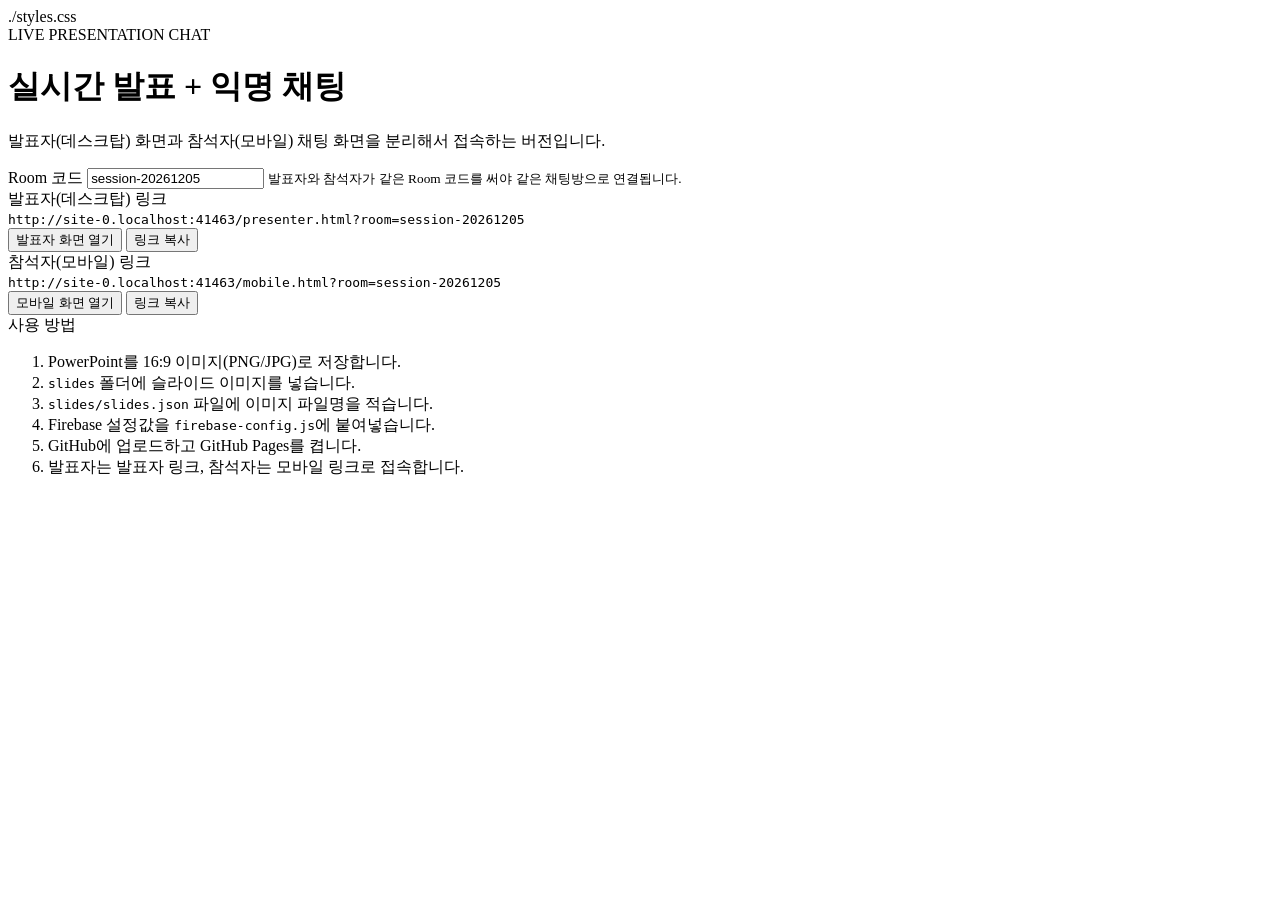
==== index.html @ 46ad2573 "Create index.html" ====
<!DOCTYPE html>
<html lang="ko">
<head>
  <meta charset="UTF-8" />
  <meta name="viewport" content="width=device-width, initial-scale=1.0" />
  <title>실시간 발표 + 익명 채팅 시작</title>
  ./styles.css
</head>
<body class="landing-body">
  <div class="landing-card">
    <div class="brand-chip">LIVE PRESENTATION CHAT</div>
    <h1>실시간 발표 + 익명 채팅</h1>
    <p class="landing-desc">
      발표자(데스크탑) 화면과 참석자(모바일) 채팅 화면을 분리해서 접속하는 버전입니다.
    </p>

    <div class="form-group">
      <label for="roomInput">Room 코드</label>
      <input id="roomInput" type="text" placeholder="예: jb2026" />
      <small>발표자와 참석자가 같은 Room 코드를 써야 같은 채팅방으로 연결됩니다.</small>
    </div>

    <div class="split-link-grid">
      <div class="link-card">
        <div class="link-card-title">발표자(데스크탑) 링크</div>
        <code id="presenterLinkText">-</code>
        <div class="card-actions">
          <button id="openPresenterBtn" class="primary-btn">발표자 화면 열기</button>
          <button id="copyPresenterLinkBtn" class="ghost-btn">링크 복사</button>
        </div>
      </div>

      <div class="link-card">
        <div class="link-card-title">참석자(모바일) 링크</div>
        <code id="mobileLinkText">-</code>
        <div class="card-actions">
          <button id="openMobileBtn" class="secondary-btn">모바일 화면 열기</button>
          <button id="copyMobileLinkBtn" class="ghost-btn">링크 복사</button>
        </div>
      </div>
    </div>

    <div class="info-box">
      <div class="info-title">사용 방법</div>
      <ol>
        <li>PowerPoint를 16:9 이미지(PNG/JPG)로 저장합니다.</li>
        <li><code>slides</code> 폴더에 슬라이드 이미지를 넣습니다.</li>
        <li><code>slides/slides.json</code> 파일에 이미지 파일명을 적습니다.</li>
        <li>Firebase 설정값을 <code>firebase-config.js</code>에 붙여넣습니다.</li>
        <li>GitHub에 업로드하고 GitHub Pages를 켭니다.</li>
        <li>발표자는 발표자 링크, 참석자는 모바일 링크로 접속합니다.</li>
      </ol>
    </div>
  </div>

  <script>
    const roomInput = document.getElementById("roomInput");
    const presenterLinkText = document.getElementById("presenterLinkText");
    const mobileLinkText = document.getElementById("mobileLinkText");
    const openPresenterBtn = document.getElementById("openPresenterBtn");
    const copyPresenterLinkBtn = document.getElementById("copyPresenterLinkBtn");
    const openMobileBtn = document.getElementById("openMobileBtn");
    const copyMobileLinkBtn = document.getElementById("copyMobileLinkBtn");

    const defaultRoom = "session-" + new Date().toISOString().slice(0, 10).replace(/-/g, "");
    roomInput.value = defaultRoom;

    function getBasePath() {
      const path = window.location.pathname;
      if (path.endsWith("index.html")) {
        return window.location.origin + path.replace(/index\.html$/, "");
      }
      if (path.endsWith("/")) {
        return window.location.origin + path;
      }
      return window.location.origin + path.substring(0, path.lastIndexOf("/") + 1);
    }

    function buildLinks() {
      const room = (roomInput.value || defaultRoom).trim();
      const base = getBasePath();
      const presenterUrl = `${base}presenter.html?room=${encodeURIComponent(room)}`;
      const mobileUrl = `${base}mobile.html?room=${encodeURIComponent(room)}`;

      presenterLinkText.textContent = presenterUrl;
      mobileLinkText.textContent = mobileUrl;

      return { presenterUrl, mobileUrl };
    }

    roomInput.addEventListener("input", buildLinks);
    buildLinks();

    openPresenterBtn.addEventListener("click", () => {
      const { presenterUrl } = buildLinks();
      window.open(presenterUrl, "_blank");
    });

    openMobileBtn.addEventListener("click", () => {
      const { mobileUrl } = buildLinks();
      window.open(mobileUrl, "_blank");
    });

    copyPresenterLinkBtn.addEventListener("click", async () => {
      const { presenterUrl } = buildLinks();
      await navigator.clipboard.writeText(presenterUrl);
      alert("발표자 링크가 복사되었습니다.");
    });

    copyMobileLinkBtn.addEventListener("click", async () => {
      const { mobileUrl } = buildLinks();
      await navigator.clipboard.writeText(mobileUrl);
      alert("모바일 링크가 복사되었습니다.");
    });
  </script>
</body>
</html>
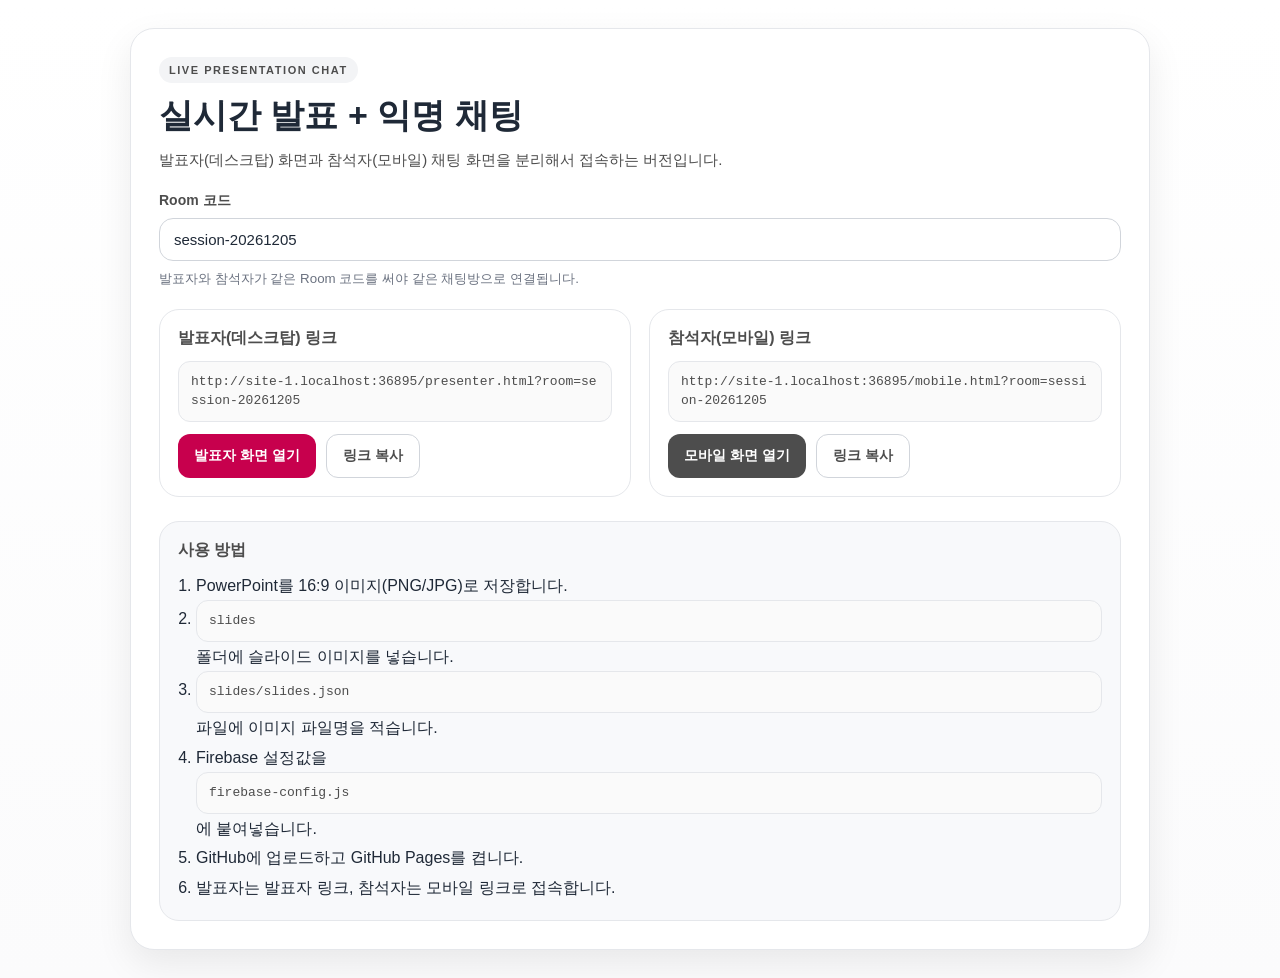
==== commit a577746d: "Update index.html" ====
--- a/index.html
+++ b/index.html
@@ -4,7 +4,7 @@
   <meta charset="UTF-8" />
   <meta name="viewport" content="width=device-width, initial-scale=1.0" />
   <title>실시간 발표 + 익명 채팅 시작</title>
-  ./styles.css
+  <link rel="stylesheet" href="./styles.css">
 </head>
 <body class="landing-body">
   <div class="landing-card">
--- a/styles.css
+++ b/styles.css
@@ -0,0 +1,585 @@
+:root {
+  --bg: #ffffff;
+  --text: #1f2937;
+  --muted: #6b7280;
+  --line: #e5e7eb;
+  --line-strong: #d1d5db;
+  --red: #c7004d;   /* CMYK C0 M100 Y62 K22 근사 */
+  --red-dark: #a4003f;
+  --gray: #4d4d4d;  /* K70 근사 */
+  --light: #f8f9fb;
+  --shadow: 0 14px 36px rgba(0, 0, 0, 0.08);
+}
+
+* {
+  box-sizing: border-box;
+}
+
+html, body {
+  margin: 0;
+  padding: 0;
+  font-family: "Segoe UI", "Apple SD Gothic Neo", "Malgun Gothic", sans-serif;
+  background: var(--bg);
+  color: var(--text);
+}
+
+.hidden {
+  display: none !important;
+}
+
+code {
+  display: block;
+  background: #fafafa;
+  border: 1px solid var(--line);
+  border-radius: 12px;
+  padding: 10px 12px;
+  color: var(--gray);
+  word-break: break-all;
+  font-size: 13px;
+  line-height: 1.5;
+}
+
+button {
+  cursor: pointer;
+  border: 0;
+  border-radius: 12px;
+  padding: 12px 16px;
+  font-size: 14px;
+  font-weight: 700;
+  transition: all 0.2s ease;
+}
+
+.primary-btn {
+  background: var(--red);
+  color: #fff;
+}
+
+.primary-btn:hover {
+  background: var(--red-dark);
+}
+
+.secondary-btn {
+  background: var(--gray);
+  color: #fff;
+}
+
+.secondary-btn:hover {
+  background: #3f3f3f;
+}
+
+.ghost-btn {
+  background: white;
+  color: var(--gray);
+  border: 1px solid var(--line-strong);
+}
+
+.ghost-btn:hover {
+  background: #f9fafb;
+}
+
+.full-width {
+  width: 100%;
+}
+
+.brand-chip {
+  display: inline-block;
+  font-size: 11px;
+  letter-spacing: 0.14em;
+  font-weight: 800;
+  padding: 7px 10px;
+  border-radius: 999px;
+  background: #f3f4f6;
+  color: var(--gray);
+  margin-bottom: 12px;
+}
+
+.brand-chip.brand-red {
+  background: rgba(199, 0, 77, 0.08);
+  color: var(--red);
+}
+
+.small-muted,
+.small-label {
+  font-size: 12px;
+  color: var(--muted);
+}
+
+/* landing */
+.landing-body {
+  min-height: 100vh;
+  padding: 28px;
+  background: linear-gradient(180deg, #ffffff 0%, #fbfbfc 100%);
+}
+
+.landing-card {
+  max-width: 1020px;
+  margin: 0 auto;
+  background: white;
+  border: 1px solid var(--line);
+  border-radius: 24px;
+  box-shadow: var(--shadow);
+  padding: 28px;
+}
+
+.landing-card h1 {
+  margin: 0 0 10px;
+  font-size: 34px;
+  line-height: 1.2;
+}
+
+.landing-desc {
+  color: var(--gray);
+  margin-bottom: 22px;
+  font-size: 15px;
+}
+
+.form-group {
+  display: flex;
+  flex-direction: column;
+  gap: 8px;
+  margin-bottom: 18px;
+}
+
+.form-group label {
+  font-size: 14px;
+  color: var(--gray);
+  font-weight: 700;
+}
+
+.form-group input,
+.mobile-input-bar input,
+textarea {
+  width: 100%;
+  border-radius: 14px;
+  border: 1px solid var(--line-strong);
+  background: white;
+  color: var(--text);
+  padding: 12px 14px;
+  font-size: 15px;
+  outline: none;
+}
+
+.form-group input:focus,
+.mobile-input-bar input:focus,
+textarea:focus {
+  border-color: var(--red);
+}
+
+.form-group small {
+  color: var(--muted);
+  line-height: 1.5;
+}
+
+.split-link-grid {
+  display: grid;
+  grid-template-columns: 1fr 1fr;
+  gap: 18px;
+  margin: 20px 0 24px;
+}
+
+.link-card {
+  background: #fff;
+  border: 1px solid var(--line);
+  border-radius: 20px;
+  padding: 18px;
+}
+
+.link-card-title {
+  font-weight: 800;
+  margin-bottom: 12px;
+  color: var(--gray);
+}
+
+.card-actions {
+  display: flex;
+  gap: 10px;
+  margin-top: 12px;
+  flex-wrap: wrap;
+}
+
+.info-box {
+  border: 1px solid var(--line);
+  border-radius: 20px;
+  background: var(--light);
+  padding: 18px;
+}
+
+.info-title {
+  font-weight: 800;
+  margin-bottom: 10px;
+  color: var(--gray);
+}
+
+.info-box ol {
+  margin: 0;
+  padding-left: 18px;
+  line-height: 1.85;
+}
+
+/* presenter */
+.presenter-body {
+  min-height: 100vh;
+  padding: 18px;
+  background: #ffffff;
+}
+
+.topbar {
+  display: flex;
+  justify-content: space-between;
+  align-items: flex-start;
+  gap: 16px;
+  margin-bottom: 18px;
+}
+
+.white-topbar h1 {
+  margin: 0 0 8px;
+  font-size: 30px;
+  line-height: 1.2;
+}
+
+.sub-info,
+.mobile-sub-info {
+  color: var(--muted);
+  font-size: 14px;
+}
+
+#roomBadge,
+#nicknameBadge {
+  color: var(--red);
+  font-weight: 800;
+}
+
+.topbar-actions {
+  display: flex;
+  gap: 10px;
+  flex-wrap: wrap;
+}
+
+.presenter-layout {
+  display: grid;
+  gap: 18px;
+  min-height: calc(100vh - 120px);
+}
+
+.large-slide-layout {
+  grid-template-columns: 3.4fr 1.1fr;
+}
+
+.white-panel {
+  background: white;
+  border: 1px solid var(--line);
+  border-radius: 24px;
+  box-shadow: var(--shadow);
+}
+
+.slide-panel {
+  padding: 18px;
+  display: flex;
+  flex-direction: column;
+  gap: 16px;
+}
+
+.large-slide-wrapper {
+  aspect-ratio: 16 / 9;
+}
+
+.slide-wrapper {
+  width: 100%;
+  border-radius: 20px;
+  overflow: hidden;
+  position: relative;
+  background: #fafafa;
+  border: 1px solid var(--line);
+}
+
+.slide-image {
+  width: 100%;
+  height: 100%;
+  object-fit: contain;
+  background: #fff;
+}
+
+.slide-fallback {
+  position: absolute;
+  inset: 0;
+  display: grid;
+  place-items: center;
+  text-align: center;
+  padding: 24px;
+  color: var(--gray);
+}
+
+.slide-controls {
+  display: flex;
+  justify-content: center;
+  align-items: center;
+  gap: 14px;
+}
+
+.slide-indicator {
+  min-width: 100px;
+  text-align: center;
+  font-weight: 800;
+  color: var(--gray);
+}
+
+.bottom-widgets {
+  display: grid;
+  grid-template-columns: 0.8fr 1.4fr;
+  gap: 16px;
+}
+
+.white-subpanel {
+  border: 1px solid var(--line);
+  border-radius: 18px;
+  background: white;
+  padding: 16px;
+}
+
+.widget-title {
+  font-weight: 800;
+  margin-bottom: 12px;
+  color: var(--gray);
+}
+
+.progress-bar {
+  width: 100%;
+  height: 14px;
+  background: #f1f3f5;
+  border-radius: 999px;
+  overflow: hidden;
+}
+
+.progress-fill {
+  width: 0%;
+  height: 100%;
+  background: linear-gradient(90deg, var(--red), #e23b6f);
+  transition: width 0.25s ease;
+}
+
+.progress-text {
+  text-align: right;
+  margin-top: 8px;
+  color: var(--gray);
+  font-weight: 800;
+}
+
+.memo-card textarea {
+  min-height: 122px;
+  resize: vertical;
+}
+
+.slim-chat-panel {
+  display: flex;
+  flex-direction: column;
+  overflow: hidden;
+}
+
+.white-chat-header {
+  display: flex;
+  justify-content: space-between;
+  align-items: flex-start;
+  gap: 12px;
+  padding: 18px;
+  border-bottom: 1px solid var(--line);
+}
+
+.white-chat-header h2 {
+  margin: 0;
+  font-size: 20px;
+}
+
+.live-badge {
+  display: inline-flex;
+  align-items: center;
+  justify-content: center;
+  min-width: 56px;
+  padding: 8px 10px;
+  background: rgba(199, 0, 77, 0.08);
+  color: var(--red);
+  border: 1px solid rgba(199, 0, 77, 0.16);
+  border-radius: 999px;
+  font-size: 12px;
+  font-weight: 800;
+}
+
+.link-inline-box {
+  padding: 14px 18px;
+  border-bottom: 1px solid var(--line);
+  background: #fcfcfd;
+}
+
+.chat-list {
+  flex: 1;
+  overflow-y: auto;
+  padding: 14px;
+  display: flex;
+  flex-direction: column;
+  gap: 10px;
+}
+
+.message-item {
+  border: 1px solid var(--line);
+  border-radius: 18px;
+  background: white;
+  padding: 12px 14px;
+}
+
+.message-meta {
+  display: flex;
+  justify-content: space-between;
+  align-items: center;
+  gap: 8px;
+  margin-bottom: 6px;
+}
+
+.message-nickname {
+  font-weight: 800;
+  color: var(--red);
+}
+
+.message-time {
+  color: var(--muted);
+  font-size: 12px;
+}
+
+.message-text {
+  color: #374151;
+  font-size: 14px;
+  line-height: 1.6;
+  white-space: pre-wrap;
+  word-break: break-word;
+}
+
+/* mobile */
+.mobile-body {
+  min-height: 100vh;
+  background: #fff;
+  padding-bottom: 88px;
+}
+
+.setup-modal {
+  position: fixed;
+  inset: 0;
+  background: rgba(255,255,255,0.92);
+  display: flex;
+  align-items: center;
+  justify-content: center;
+  z-index: 1000;
+  padding: 18px;
+}
+
+.setup-card {
+  width: 100%;
+  max-width: 420px;
+  background: white;
+  border: 1px solid var(--line);
+  border-radius: 22px;
+  box-shadow: var(--shadow);
+  padding: 22px;
+}
+
+.setup-card h2 {
+  margin-top: 0;
+  margin-bottom: 18px;
+  font-size: 26px;
+}
+
+.white-mobile-header {
+  position: sticky;
+  top: 0;
+  z-index: 10;
+  background: white;
+  border-bottom: 1px solid var(--line);
+  padding: 16px;
+}
+
+.mobile-chat-wrap {
+  padding: 12px;
+}
+
+.mobile-chat-list {
+  display: flex;
+  flex-direction: column;
+  gap: 10px;
+}
+
+.mobile-message {
+  border: 1px solid var(--line);
+  border-radius: 18px;
+  background: #fff;
+  padding: 12px 14px;
+}
+
+.mobile-message.mine {
+  border-color: rgba(199, 0, 77, 0.18);
+  background: rgba(199, 0, 77, 0.04);
+}
+
+.mobile-message .message-nickname {
+  font-size: 12px;
+}
+
+.white-mobile-input-bar {
+  position: fixed;
+  left: 0;
+  right: 0;
+  bottom: 0;
+  display: grid;
+  grid-template-columns: 1fr auto;
+  gap: 10px;
+  padding: 12px;
+  background: white;
+  border-top: 1px solid var(--line);
+}
+
+.white-mobile-input-bar input {
+  min-height: 48px;
+}
+
+.empty-state {
+  text-align: center;
+  color: var(--muted);
+  padding: 30px 14px;
+  border: 1px dashed var(--line-strong);
+  border-radius: 18px;
+  background: #fcfcfd;
+}
+
+/* responsive */
+@media (max-width: 1200px) {
+  .large-slide-layout {
+    grid-template-columns: 1fr;
+  }
+
+  .bottom-widgets {
+    grid-template-columns: 1fr;
+  }
+}
+
+@media (max-width: 768px) {
+  .landing-body,
+  .presenter-body {
+    padding: 14px;
+  }
+
+  .landing-card {
+    padding: 20px;
+  }
+
+  .landing-card h1 {
+    font-size: 28px;
+  }
+
+  .split-link-grid {
+    grid-template-columns: 1fr;
+  }
+
+  .topbar {
+    flex-direction: column;
+  }
+
+  .slide-controls {
+    flex-wrap: wrap;
+  }
+}
